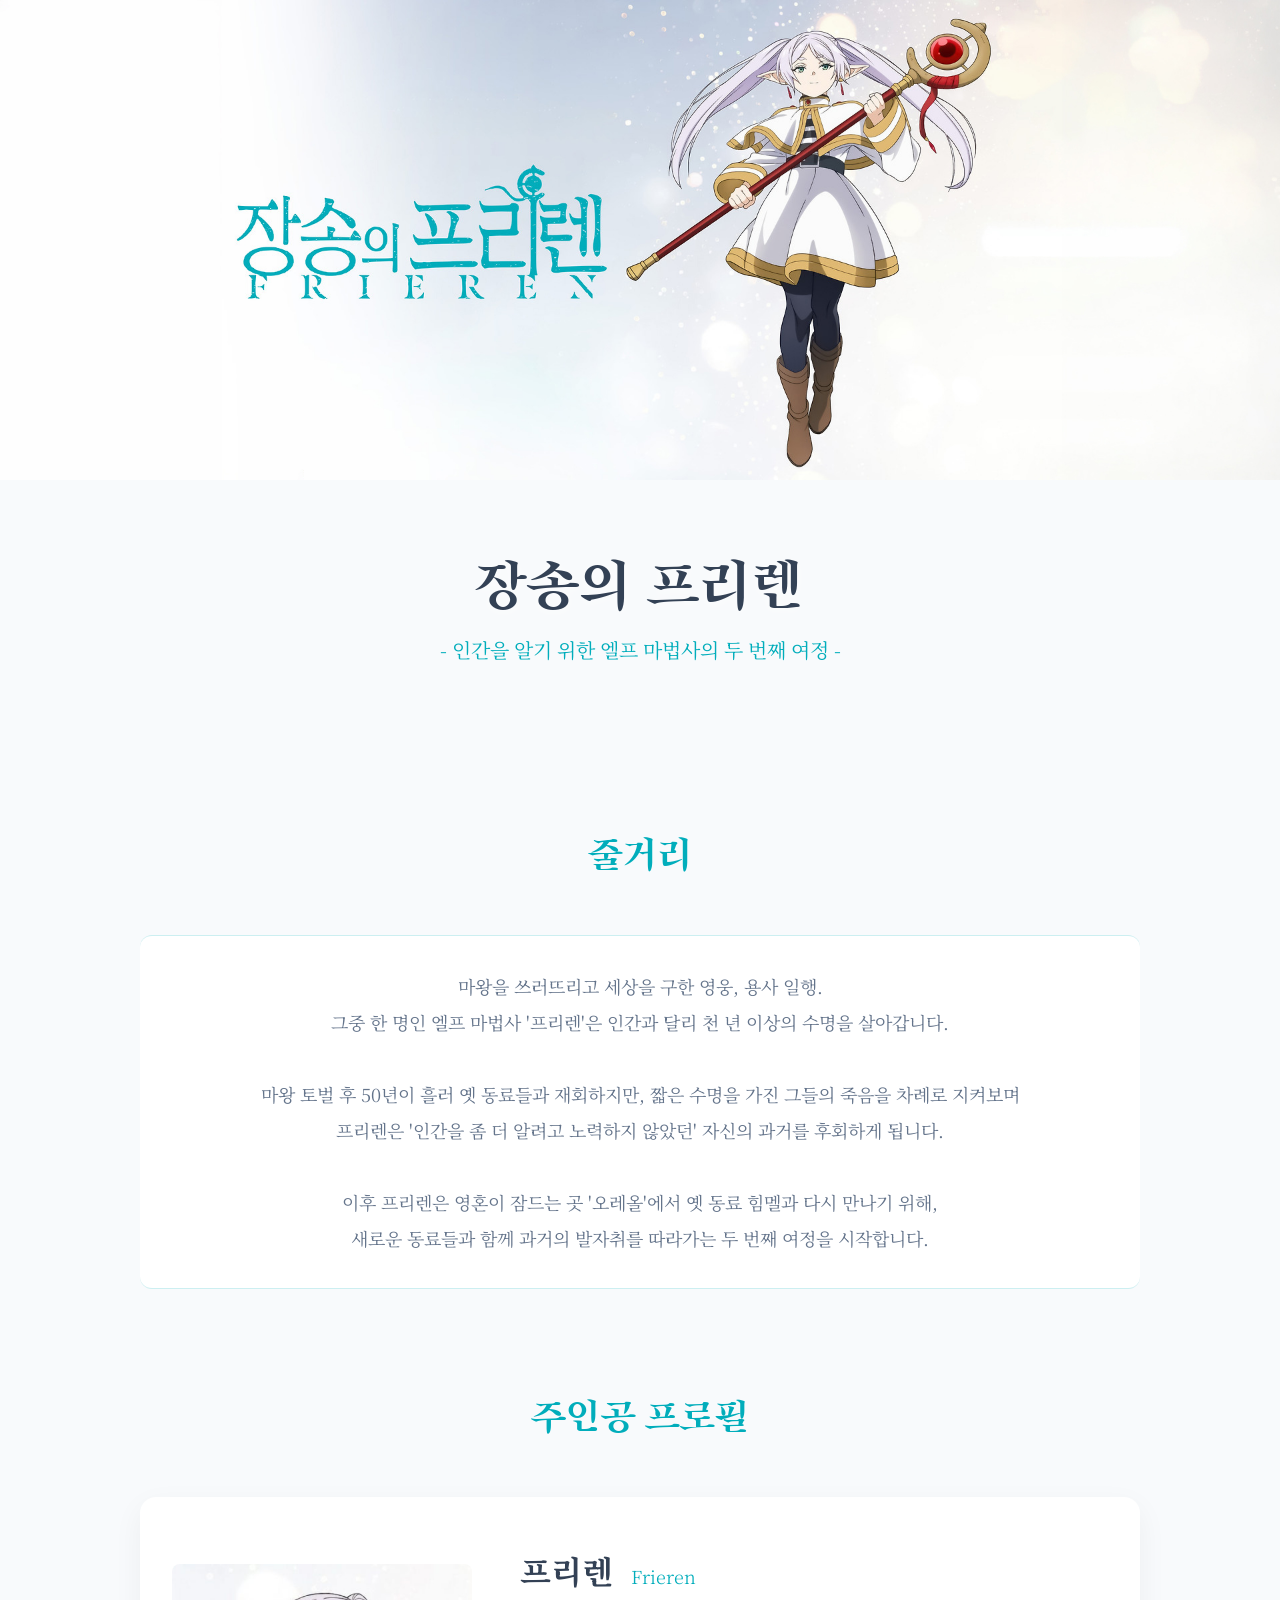
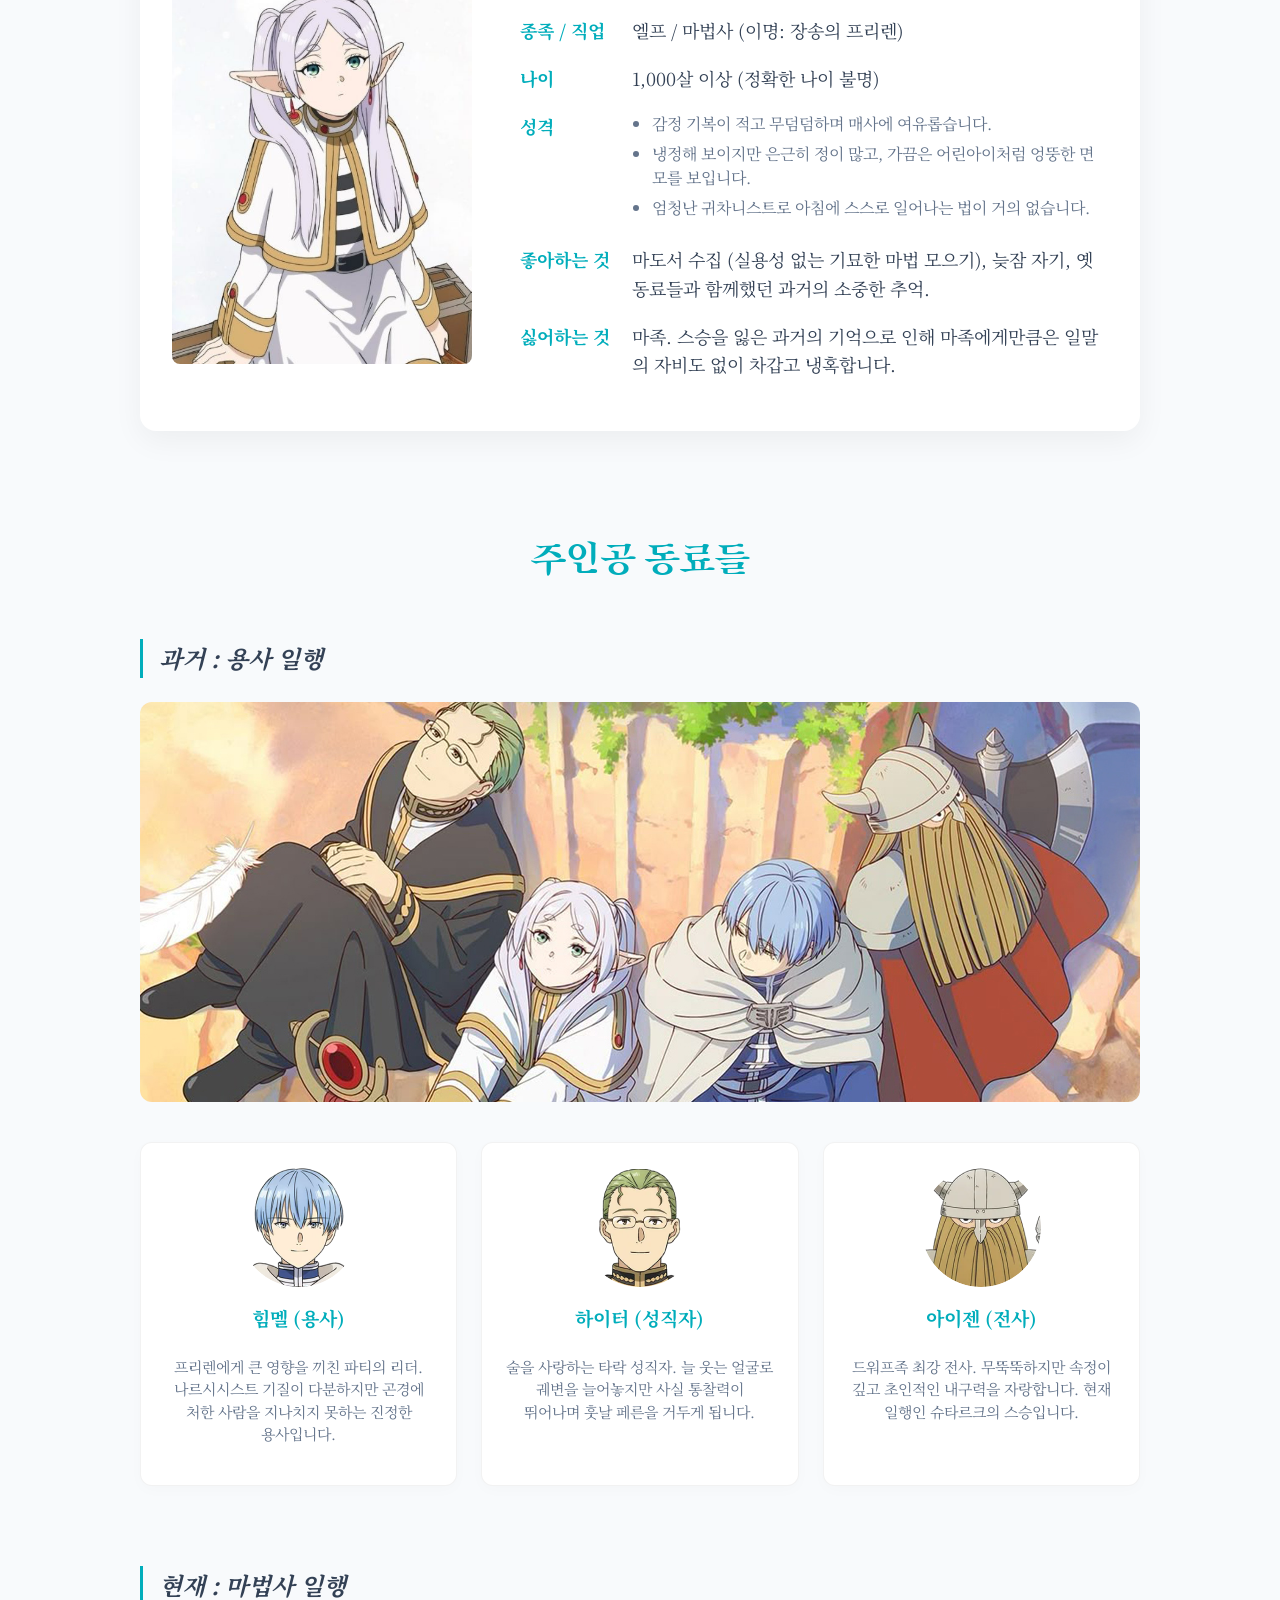
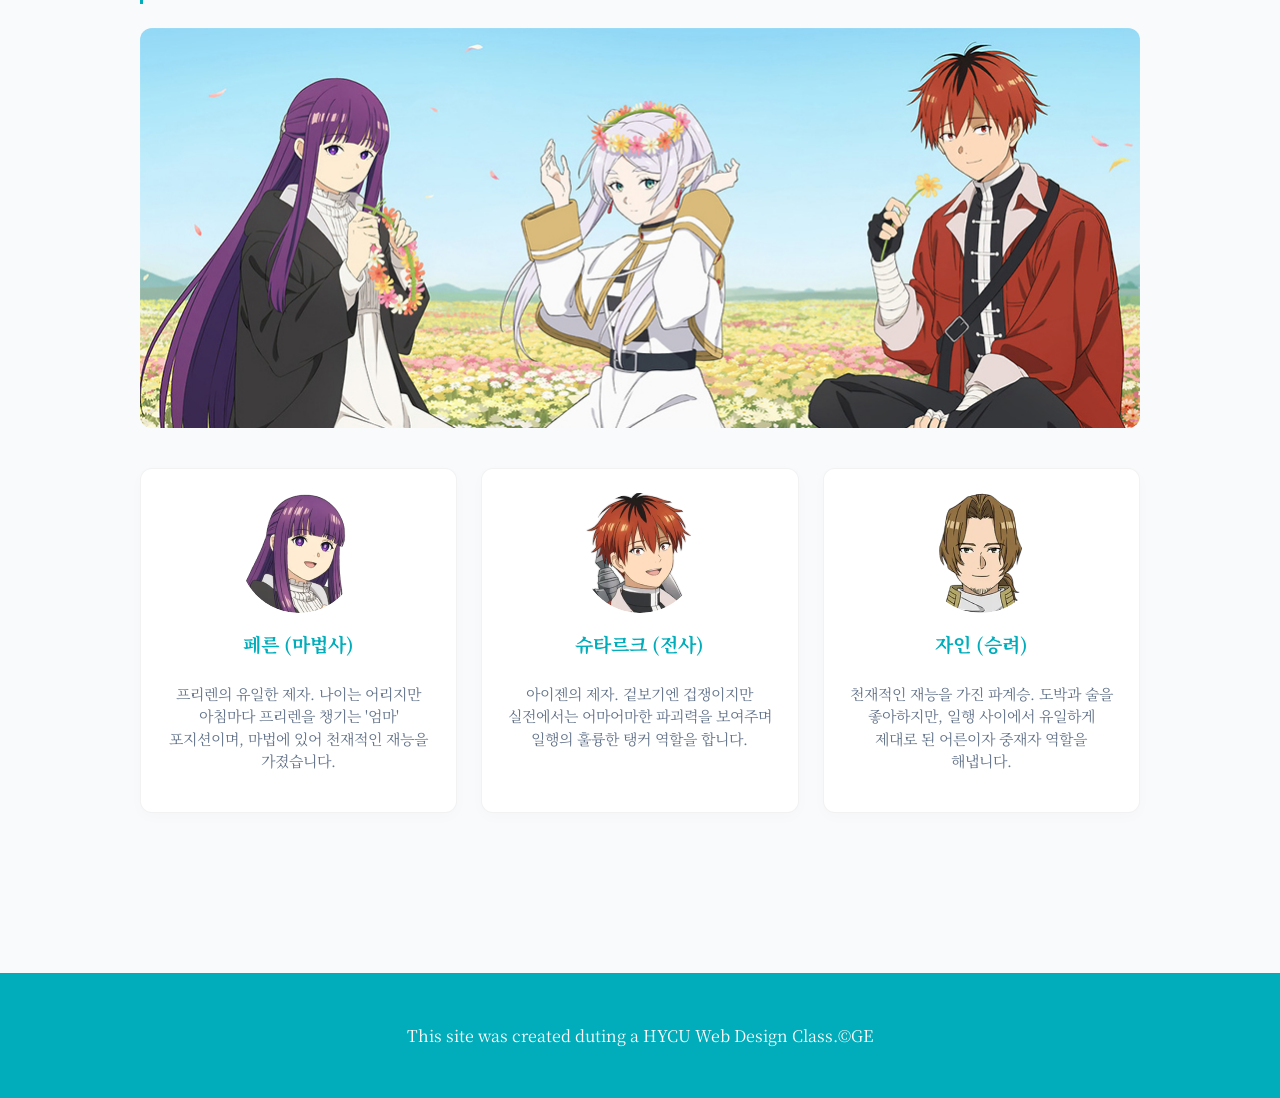
==== class6_hero/index.html @ cb07f587 "캐릭터 사이트 추가" ====
<!DOCTYPE html>
<html>
    <head>
        <meta charset="utf-8">
        <title>장송의 프리렌</title>
        <link rel="preconnect" href="https://fonts.googleapis.com">
        <link rel="preconnect" href="https://fonts.gstatic.com" crossorigin>
        <link href="https://fonts.googleapis.com/css2?family=Noto+Serif+KR:wght@200..900&family=Song+Myung&display=swap" rel="stylesheet">
        <link href="hero_style.css" rel="stylesheet" type="text/css">
    </head>

    <body>
        <!-- header elements -->
        <header>
            <img src="hero.jpg"> <!--주인공 사진-->
            <h1>장송의 프리렌</h1>
            <p>- 인간을 알기 위한 엘프 마법사의 두 번째 여정 -</p>
        </header>

        <!-- main elements -->
        <main>
            <!-- 줄거리 -->
            <section id="synopsis">
                <h2 class="section-title">줄거리</h2>
                <p class="synopsis-content">
                마왕을 쓰러뜨리고 세상을 구한 영웅, 용사 일행.<br>
                그중 한 명인 엘프 마법사 '프리렌'은 인간과 달리 천 년 이상의 수명을 살아갑니다.<br><br>
                마왕 토벌 후 50년이 흘러 옛 동료들과 재회하지만, 짧은 수명을 가진 그들의 죽음을 차례로 지켜보며<br>
                프리렌은 '인간을 좀 더 알려고 노력하지 않았던' 자신의 과거를 후회하게 됩니다.<br><br>
                이후 프리렌은 영혼이 잠드는 곳 '오레올'에서 옛 동료 힘멜과 다시 만나기 위해,<br>
                새로운 동료들과 함께 과거의 발자취를 따라가는 두 번째 여정을 시작합니다.
                </p>
            </section>

            <!-- 주인공 프로필 -->
            <section id="profile">
                <h2 class="section-title">주인공 프로필</h2>
                <div class="profile-wrapper">
                    <img src="frieren-profile.jpg"> <!--주인공 사진-->
                    <div class="profile-info">
                        <h3>프리렌 <span>Frieren</span></h3>
                        <ul class="info-list">
                            <li><strong>종족 / 직업</strong> <div>엘프 / 마법사 (이명: 장송의 프리렌)</div></li>
                            <li><strong>나이</strong> <div>1,000살 이상 (정확한 나이 불명)</div></li>
                            <li><strong>성격</strong> 
                                <ul class="sub-list">
                                    <li>감정 기복이 적고 무덤덤하며 매사에 여유롭습니다.</li>
                                    <li>냉정해 보이지만 은근히 정이 많고, 가끔은 어린아이처럼 엉뚱한 면모를 보입니다.</li>
                                    <li>엄청난 귀차니스트로 아침에 스스로 일어나는 법이 거의 없습니다.</li>
                                </ul>
                            </li>
                            <li><strong>좋아하는 것</strong> 
                                <div>마도서 수집 (실용성 없는 기묘한 마법 모으기), 늦잠 자기, 옛 동료들과 함께했던 과거의 소중한 추억.</div>
                            </li>
                            <li><strong>싫어하는 것</strong> 
                                <div>마족. 스승을 잃은 과거의 기억으로 인해 마족에게만큼은 일말의 자비도 없이 차갑고 냉혹합니다.</div>
                            </li>
                        </ul>
                    </div>
                </div>
            </section>
            
            <!-- 주인공 동료들 -->
            <section id="friends">
                <h2 class="section-title">주인공 동료들</h2>
                
                <!-- 과거: 용사 일행 -->
                <div class="party-section">
                    <h3 class="party-title">과거 : 용사 일행</h3>
                    <img src="friend-1.jpg">
                    <div class="character-row">
                        <div class="character-card">
                            <img src="Himmel.png">
                            <h4><a href="https://namu.wiki/w/%ED%9E%98%EB%A9%9C" target="_blank">힘멜 (용사)</a></h4>
                            <p>프리렌에게 큰 영향을 끼친 파티의 리더. 나르시시스트 기질이 다분하지만 곤경에 처한 사람을 지나치지 못하는 진정한 용사입니다.
                        </div>
                        
                        <div class="character-card">
                            <img src="Heiter.png">
                            <h4><a href="https://namu.wiki/w/%ED%95%98%EC%9D%B4%ED%84%B0" target="_blank">하이터 (성직자)</a></h4>
                            <p>술을 사랑하는 타락 성직자. 늘 웃는 얼굴로 궤변을 늘어놓지만 사실 통찰력이 뛰어나며 훗날 페른을 거두게 됩니다.</p>
                        </div>

                        <div class="character-card">
                            <img src="Eisen.png">
                            <h4><a href="https://namu.wiki/w/%EC%95%84%EC%9D%B4%EC%A0%A0(%EC%9E%A5%EC%86%A1%EC%9D%98%20%ED%94%84%EB%A6%AC%EB%A0%8C)" target="_blank">아이젠 (전사)</a></h4>
                            <p>드워프족 최강 전사. 무뚝뚝하지만 속정이 깊고 초인적인 내구력을 자랑합니다. 현재 일행인 슈타르크의 스승입니다.</p>
                        </div>
                    </div>
                </div>

                <!-- 현재: 마법사 일행 -->
                <div class="party-section">
                    <h3 class="party-title">현재 : 마법사 일행</h3>
                    <img src="friend-2.jpg">
                    <div class="character-row">
                        <div class="character-card">
                            <img src="Fern.png">
                            <h4><a href="https://namu.wiki/w/%ED%8E%98%EB%A5%B8" target="_blank">페른 (마법사)</a></h4>
                            <p>프리렌의 유일한 제자. 나이는 어리지만 아침마다 프리렌을 챙기는 '엄마' 포지션이며, 마법에 있어 천재적인 재능을 가졌습니다.</p>
                        </div>
                        
                        <div class="character-card">
                            <img src="Stark.png">
                            <h4><a href="https://namu.wiki/w/%EC%8A%88%ED%83%80%EB%A5%B4%ED%81%AC"  target="_blank">슈타르크 (전사)</a></h4>
                            <p>아이젠의 제자. 겉보기엔 겁쟁이지만 실전에서는 어마어마한 파괴력을 보여주며 일행의 훌륭한 탱커 역할을 합니다.</p>
                        </div>

                        <div class="character-card">
                            <img src="Sein.png">
                            <h4><a href="https://namu.wiki/w/%EC%9E%90%EC%9D%B8(%EC%9E%A5%EC%86%A1%EC%9D%98%20%ED%94%84%EB%A6%AC%EB%A0%8C)" target="_blank">자인 (승려)</a></h4>
                            <p>천재적인 재능을 가진 파계승. 도박과 술을 좋아하지만, 일행 사이에서 유일하게 제대로 된 어른이자 중재자 역할을 해냅니다.</p>
                        </div>
                    </div>
                </div>

            </section>
        </main>

        <!--footer elements -->
        <footer>
            <p>This site was created duting a <a href="https://hycu.ac.kr">HYCU Web Design Class.</a>&copy;GE</p>
        </footer>
    </body>
</html>
---- class6_hero/hero_style.css ----
.song-myung-regular {
  font-family: "Song Myung", serif;
  font-weight: 400;
  font-style: normal;
}

body {
    font-family: "Noto Serif KR", serif;
    font-size: 20px;
    background-color: #f8fafc;
    margin: 0;
    color: #334155;
    line-height: 1.6;
}

 /* Header */
header {
    width: 100%;
    background-color: #f8fafc;
    text-align: center;
    margin-bottom: 60px;
}

header img {
    width: 100%;
    max-width: 1920px;
    /* border-radius: 200px;
    border: 20px solid #fff; */
}

header h1 {
    font-family: "Song Myung", serif;
    font-weight: 400;
    font-style: normal;
    font-size: 60px;
    color: #334155;
    margin: 50px 0px 0px 0px;
    text-shadow: 0 2px 10px rgba(255, 255, 255, 0.8);
}

header p {
    font-size: 20px;
    color: #01ADBB;
    font-weight: 400;
    margin: 0px;
}

main h1,h2 {
    font-family: "Song Myung", serif;
    font-weight: 400;
    font-style: normal;
}

main {
    max-width: 1000px;
    margin: 0 auto;
    padding: 64px 32px;
}

main img {
    max-width: 100%;
}

section {
    margin-bottom: 96px;
}

.section-title {
    font-family: "Song Myung", serif;
    font-weight: 400;
    font-style: normal;
    font-size: 40px;
    text-align: center;
    color: #01ADBB;
    margin-bottom: 48px;
    position: relative;
}


/* Section 1: Synopsis */
.synopsis-content {
    text-align: center;
    font-size: 18px;
    line-height: 2;
    color: #64748b;
    padding: 32px;
    background: #fff;
    border-radius: 12px;
    border-top: 1px solid rgba(1, 173, 187, 0.2);
    border-bottom: 1px solid rgba(1, 173, 187, 0.2);
}


 /* Section 2: Profile */
.profile-wrapper {
    display: flex;
    gap: 48px;
    align-items: center;
    background: #fff;
    padding: 32px;
    border-radius: 16px;
    box-shadow: 0 10px 30px rgba(0,0,0,0.05);
}

.profile-wrapper img {
    width: 300px;
    height: 400px;
    border-radius: 8px;
    flex-shrink: 0;
    object-fit: cover;
}

.profile-info h3 {
    font-size: 32px;
    margin: 16px 0px 16px 0px;
    color: #334155;
}

.profile-info h3 span {
    font-size: 18px;
    color: #01ADBB;
    font-weight: 300;
    margin-left: 10px;
}

.info-list {
    list-style: none;
    padding: 0px;
    color: #334155;
}

.info-list > li {
    display: flex;
    margin-bottom: 19px;
    font-size: 18px;
}

.info-list strong {
    color: #01ADBB;
    display: inline-block;
    width: 100px;
    padding-right: 12px;
    flex-shrink: 0;
}

.sub-list {
    list-style-type: disc;
    padding-left: 20px;
    margin: 0;
}

.sub-list li {
    margin-bottom: 6px;
    font-size: 16px;
    color: #64748b;
    line-height: 1.5;
}

/* Section 3: 동료들 */
.party-section {
    margin-bottom: 80px;
}

.party-section:last-child {
    margin-bottom: 0;
}

.party-title {
    font-size: 24px;
    font-style: italic;
    margin-bottom: 24px;
    color: #334155;
    border-left: 3px solid #01ADBB;
    padding-left: 16px;
}

.party-section img {
    width: 100%;
    height: 400px;
    border-radius: 12px;
    margin-bottom: 32px;
}

.character-row {
    display: grid;
    grid-template-columns: repeat(3, 1fr);
    gap: 24px;
}

.character-card {
    display: flex;
    flex-direction: column;
    align-items: center;
    text-align: center;
    padding: 24px;
    background-color: #fff;
    border-radius: 12px;
    border: 1px solid rgba(0, 0, 0, 0.05);
    box-shadow: 0 4px 15px rgba(0, 0, 0, 0.02);
}

.character-card img {
    width: 120px;
    height: 120px;
    border-radius: 50%;
    margin-bottom: 16px;
    flex-shrink: 0;
}

.character-card h4 {
    font-size: 19px;
    color: #01ADBB;
    margin: 0px 0px 8px 0px;
}

.character-card p {
    font-size: 15px;
    color: #64748b;
    line-height: 1.5;
    word-break: keep-all;
}

a {
    color: #01ADBB;
    text-decoration: none;
}

a:hover {
    color: #fff;
    background-color: #01ADBB;
}

footer {
    font-size: 16px;
    background-color: #01ADBB;
    text-align: center;
    color: #fff;
    padding: 50px;
}

footer a {
    color: #fff;
}

footer p {
    margin: 0px;
}

footer a:hover {
    opacity: 0.5;
    background-color: transparent;
}

p.caption {
    color: #01ADBB;
    font-style: italic;
    margin: 0px;
}
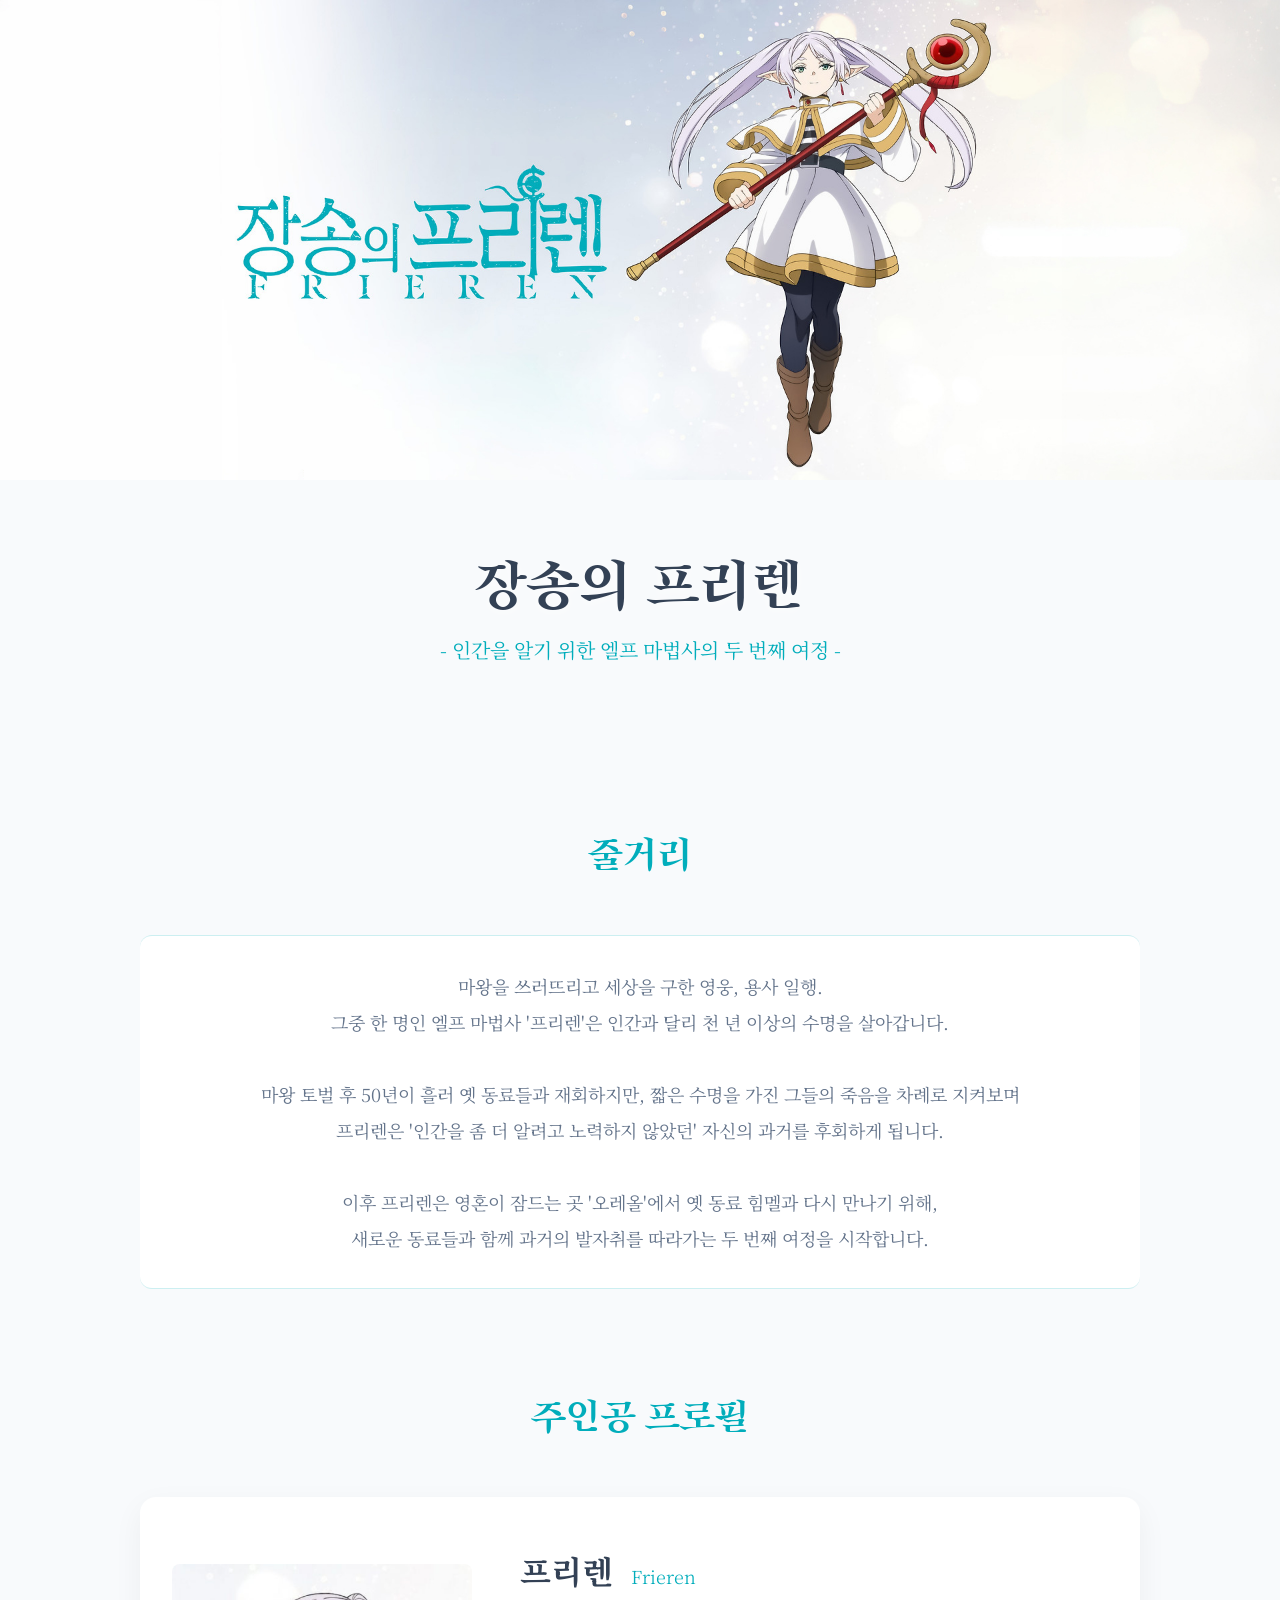
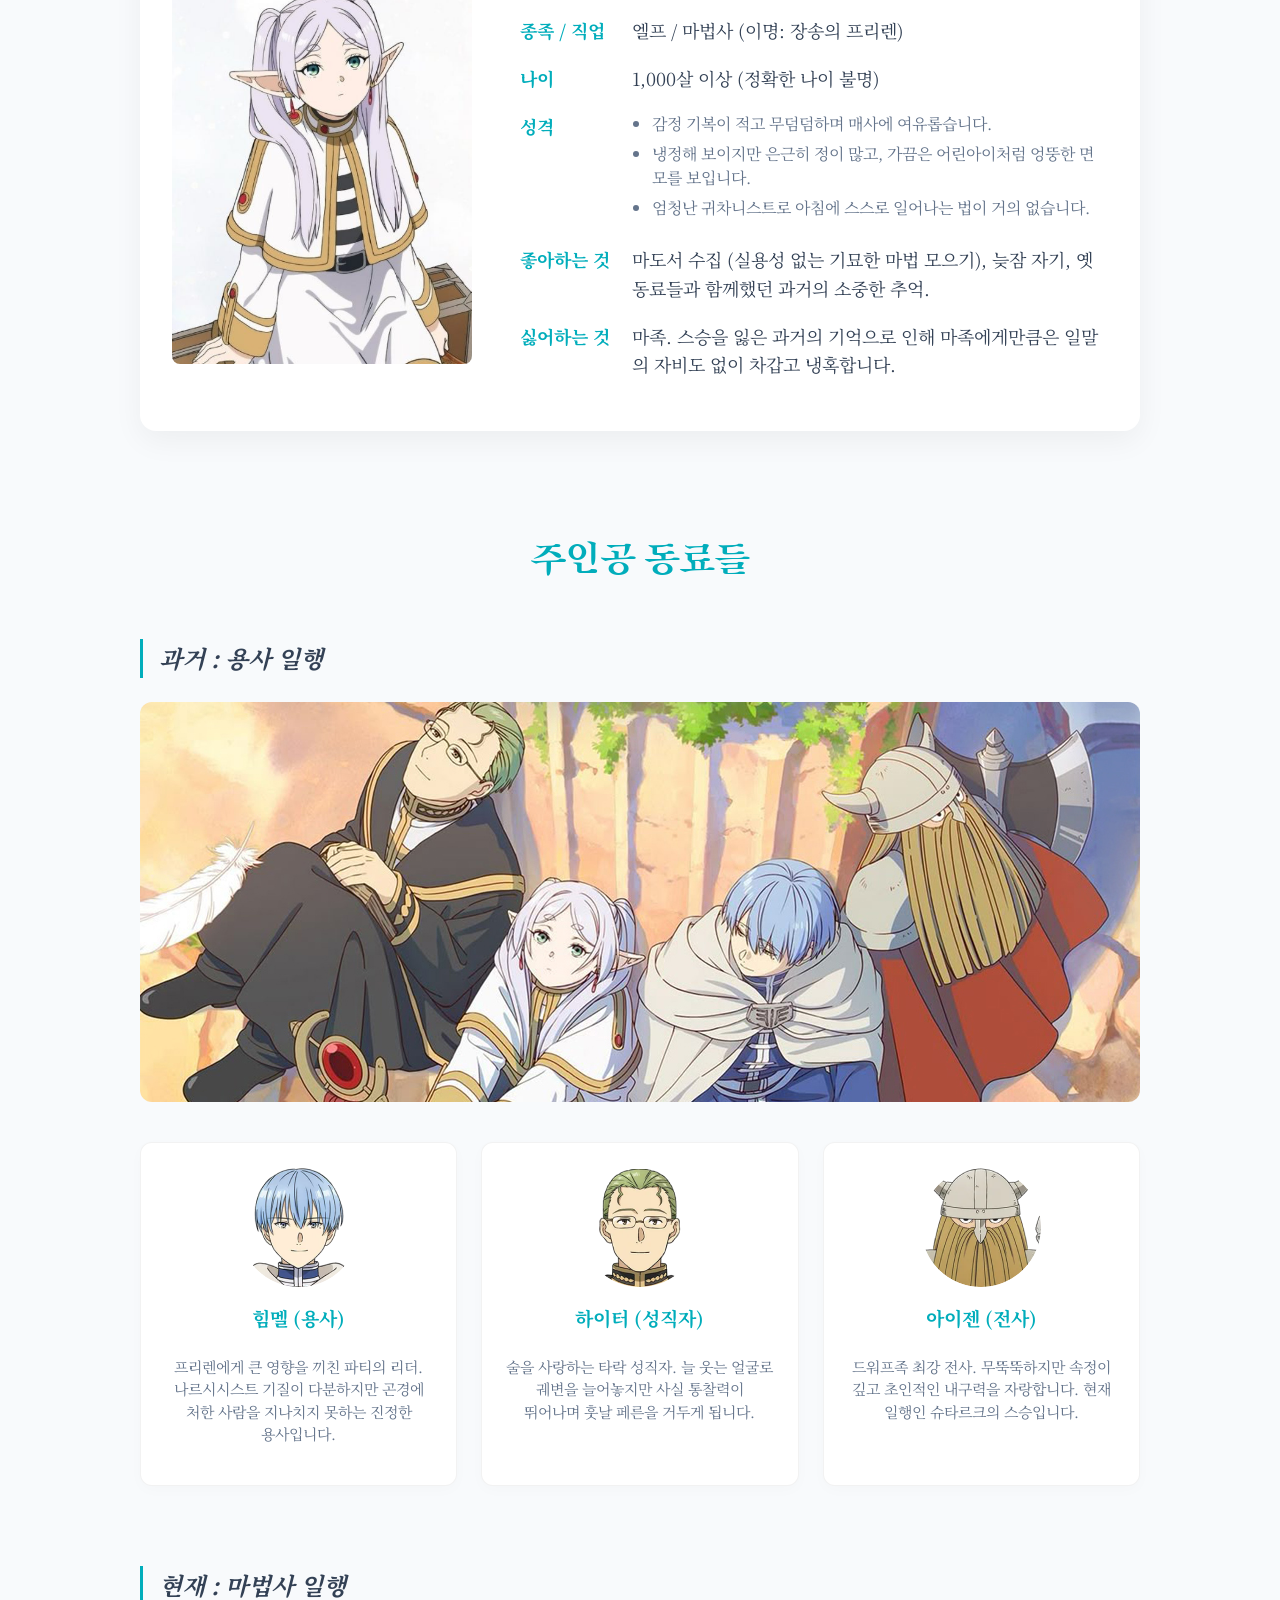
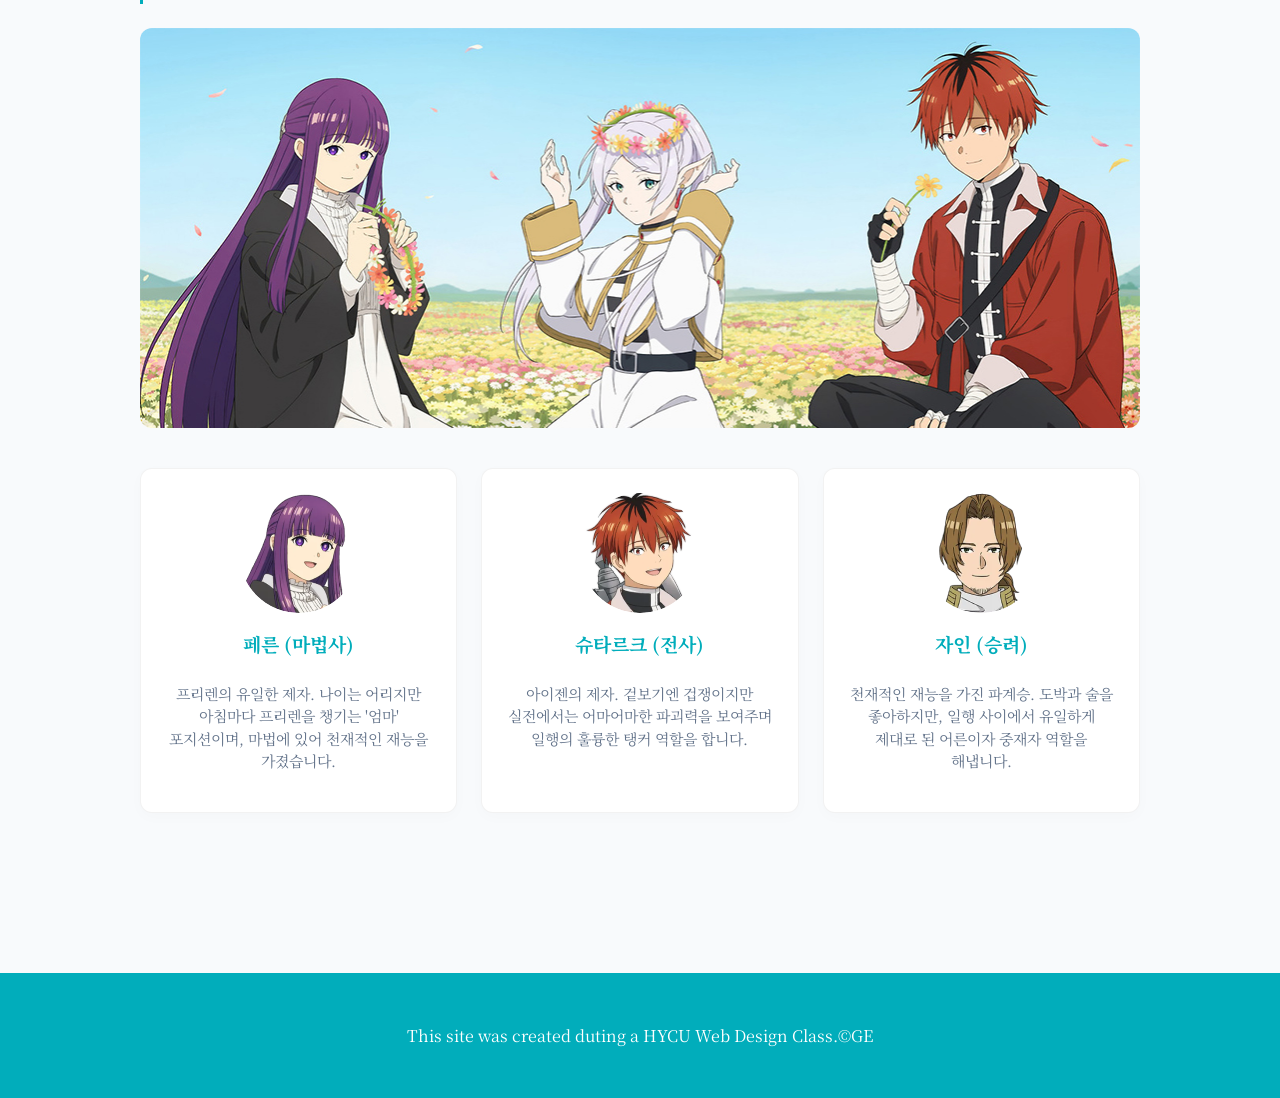
==== commit 468fd810: "디테일 수정" ====
--- a/class6_hero/index.html
+++ b/class6_hero/index.html
@@ -72,7 +72,7 @@
                         <div class="character-card">
                             <img src="Himmel.png">
                             <h4><a href="https://namu.wiki/w/%ED%9E%98%EB%A9%9C" target="_blank">힘멜 (용사)</a></h4>
-                            <p>프리렌에게 큰 영향을 끼친 파티의 리더. 나르시시스트 기질이 다분하지만 곤경에 처한 사람을 지나치지 못하는 진정한 용사입니다.
+                            <p>프리렌에게 큰 영향을 끼친 파티의 리더. 나르시시스트 기질이 다분하지만 곤경에 처한 사람을 지나치지 못하는 진정한 용사입니다.</p>
                         </div>
                         
                         <div class="character-card">
--- a/class6_hero/hero_style.css
+++ b/class6_hero/hero_style.css
@@ -179,6 +179,7 @@
     height: 400px;
     border-radius: 12px;
     margin-bottom: 32px;
+    object-fit: cover;
 }
 
 .character-row {
@@ -205,6 +206,7 @@
     border-radius: 50%;
     margin-bottom: 16px;
     flex-shrink: 0;
+    object-fit: cover;
 }
 
 .character-card h4 {
@@ -223,6 +225,7 @@
 a {
     color: #01ADBB;
     text-decoration: none;
+    transition: all 0.3s ease;
 }
 
 a:hover {
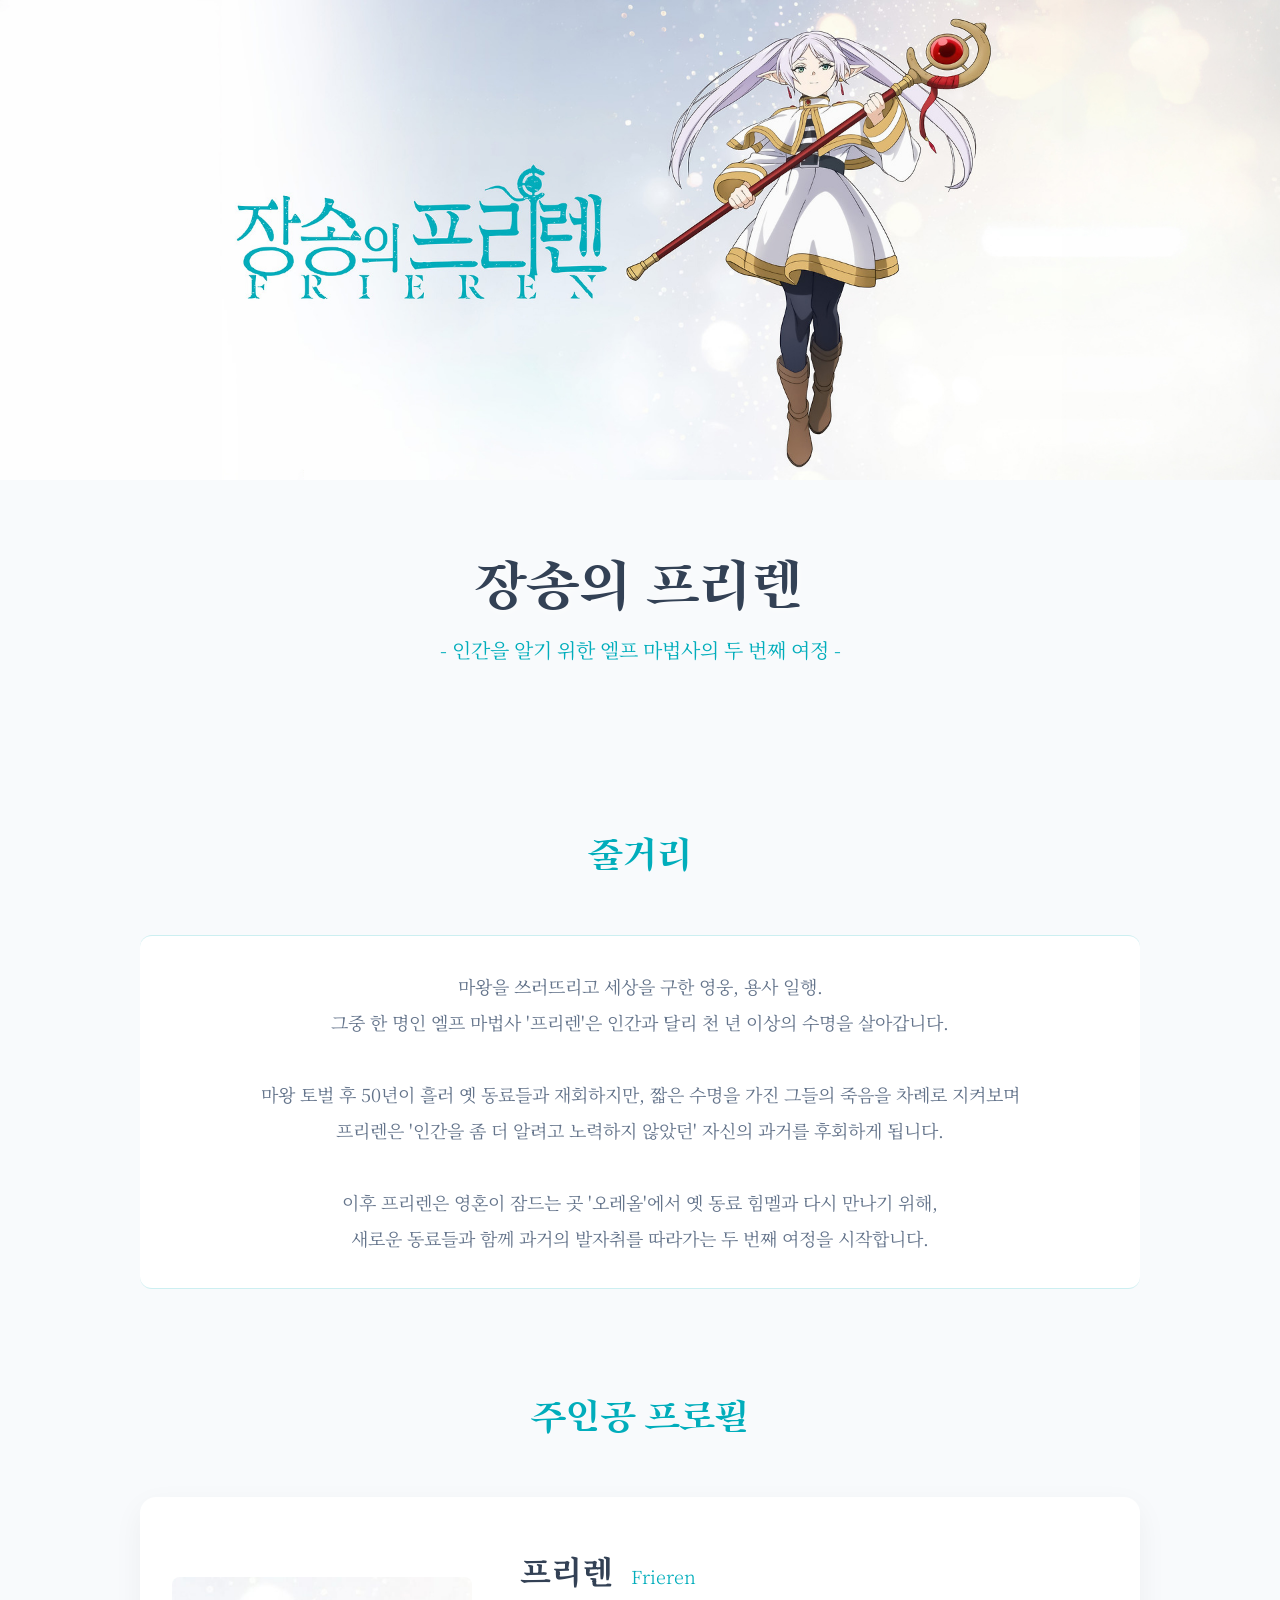
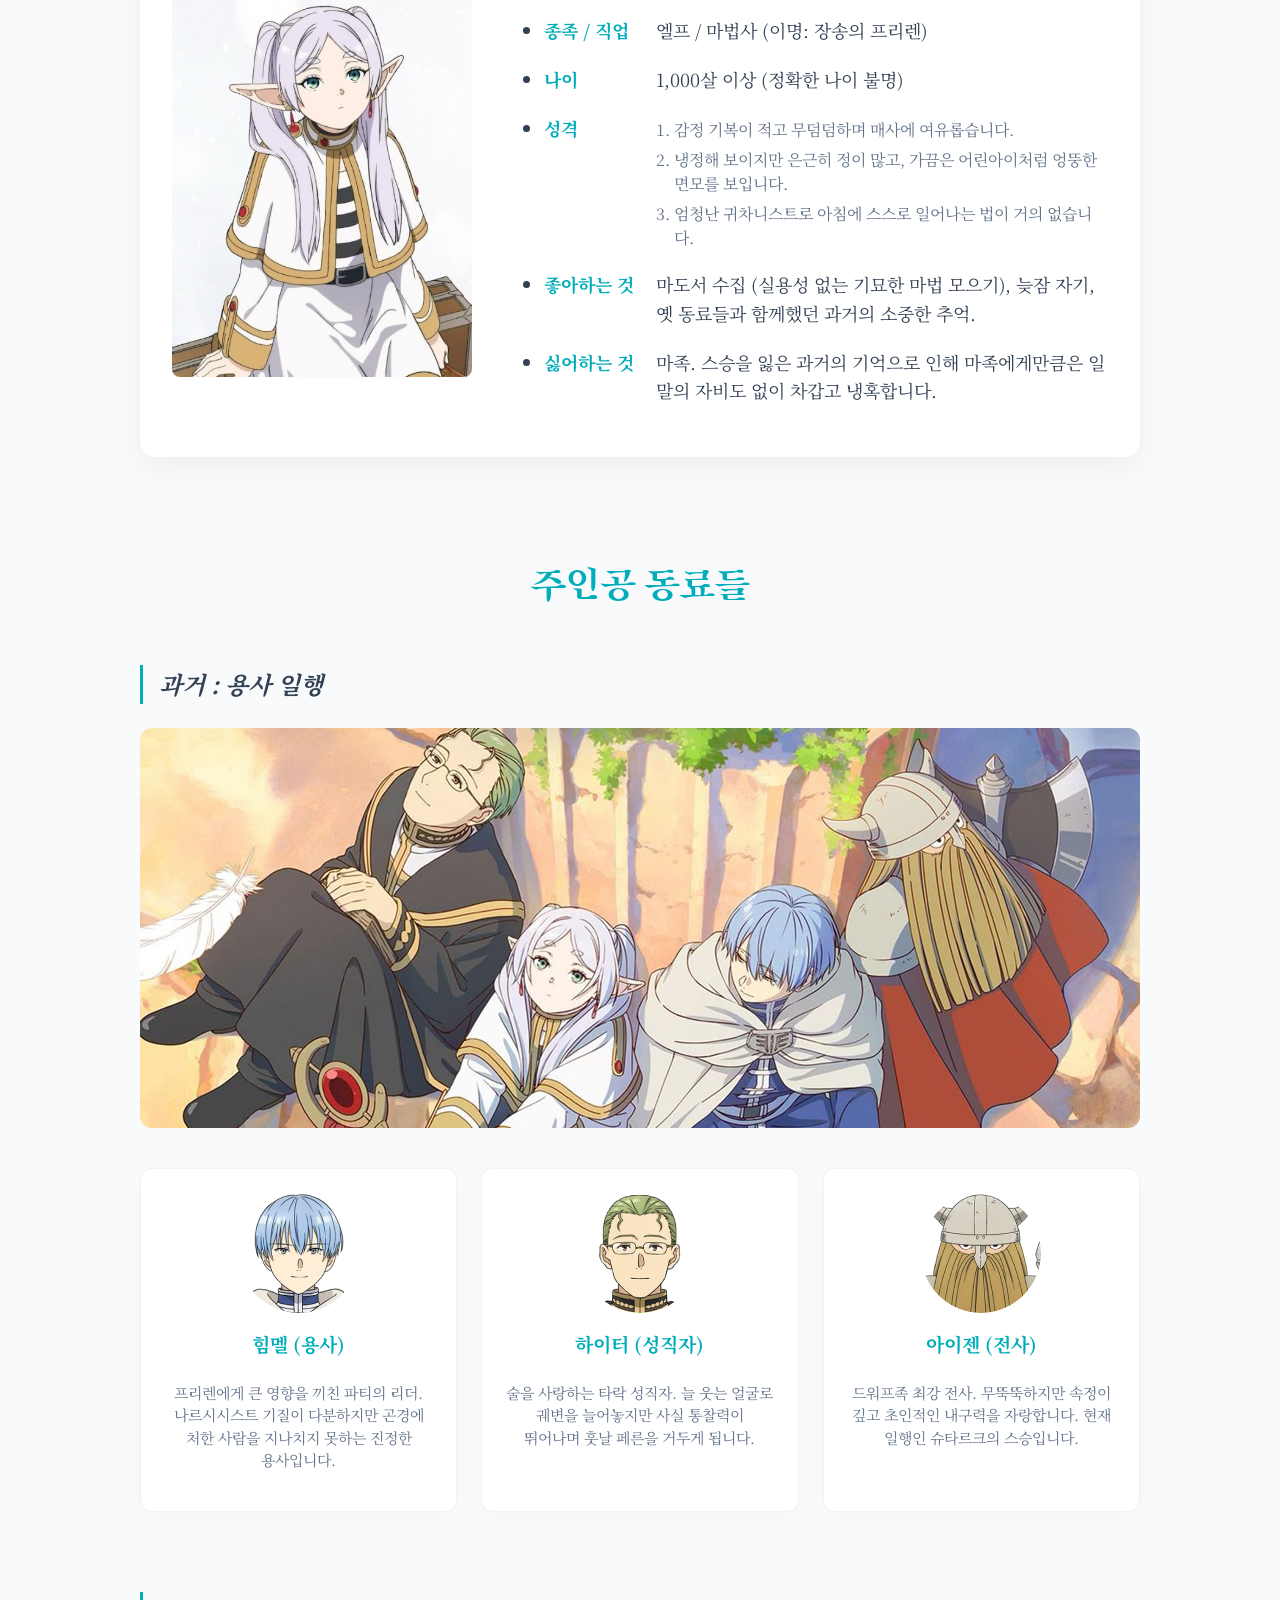
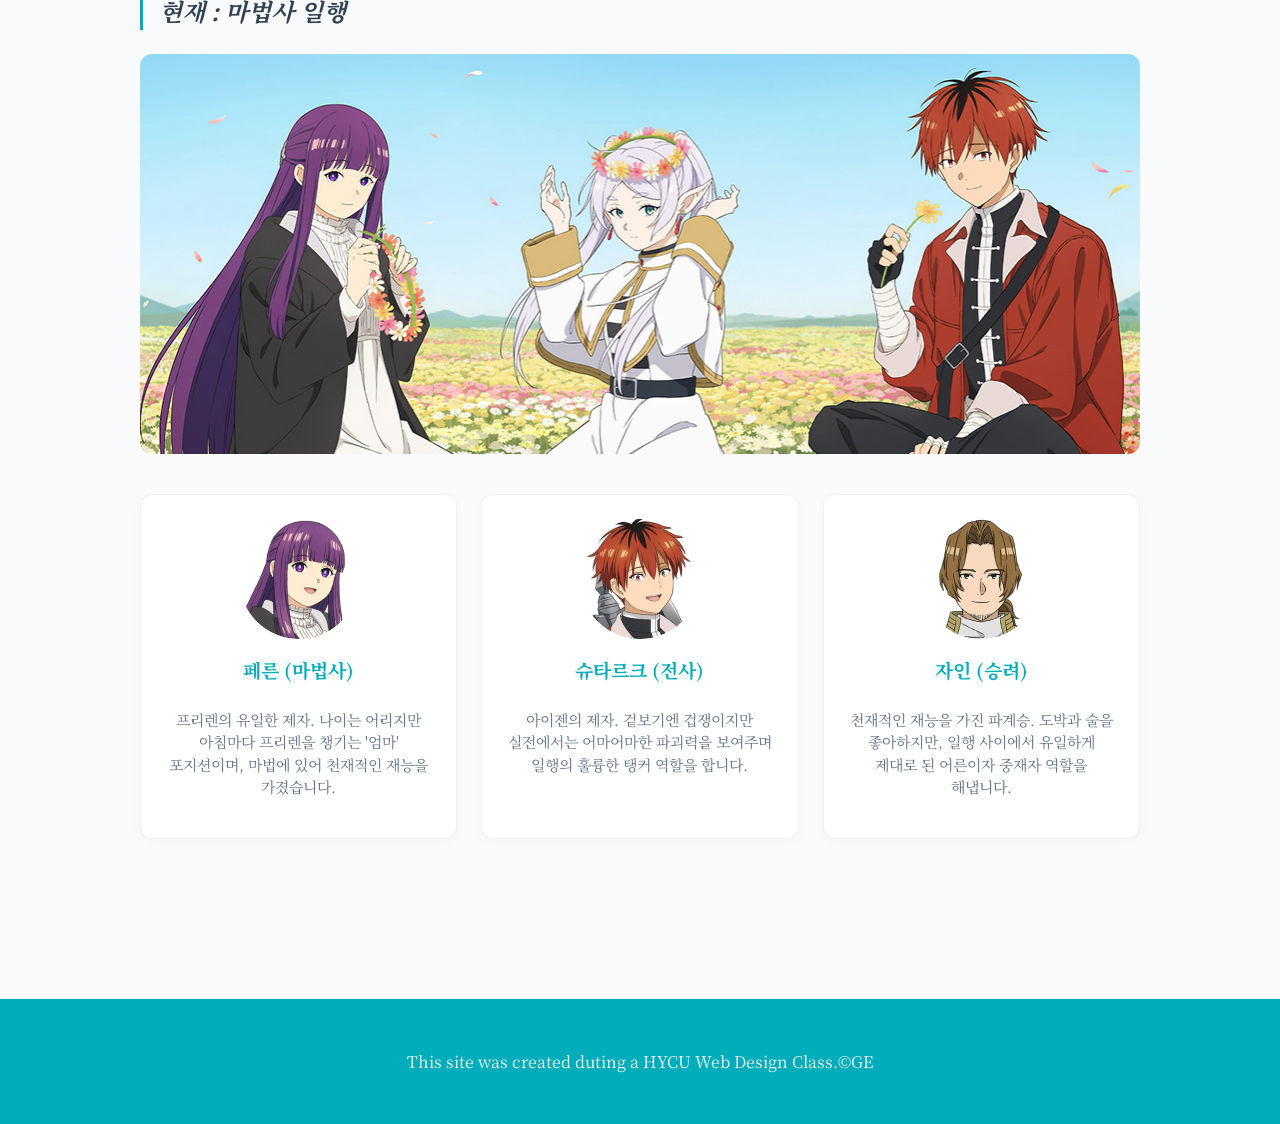
==== commit 72a45cfb: "list 수정" ====
--- a/class6_hero/index.html
+++ b/class6_hero/index.html
@@ -43,11 +43,11 @@
                             <li><strong>종족 / 직업</strong> <div>엘프 / 마법사 (이명: 장송의 프리렌)</div></li>
                             <li><strong>나이</strong> <div>1,000살 이상 (정확한 나이 불명)</div></li>
                             <li><strong>성격</strong> 
-                                <ul class="sub-list">
+                                <ol class="sub-list">
                                     <li>감정 기복이 적고 무덤덤하며 매사에 여유롭습니다.</li>
                                     <li>냉정해 보이지만 은근히 정이 많고, 가끔은 어린아이처럼 엉뚱한 면모를 보입니다.</li>
                                     <li>엄청난 귀차니스트로 아침에 스스로 일어나는 법이 거의 없습니다.</li>
-                                </ul>
+                                </ol>
                             </li>
                             <li><strong>좋아하는 것</strong> 
                                 <div>마도서 수집 (실용성 없는 기묘한 마법 모으기), 늦잠 자기, 옛 동료들과 함께했던 과거의 소중한 추억.</div>
@@ -66,7 +66,7 @@
                 
                 <!-- 과거: 용사 일행 -->
                 <div class="party-section">
-                    <h3 class="party-title">과거 : 용사 일행</h3>
+                    <p class="caption">과거 : 용사 일행</p>
                     <img src="friend-1.jpg">
                     <div class="character-row">
                         <div class="character-card">
@@ -91,7 +91,7 @@
 
                 <!-- 현재: 마법사 일행 -->
                 <div class="party-section">
-                    <h3 class="party-title">현재 : 마법사 일행</h3>
+                    <p class="caption">현재 : 마법사 일행</p>
                     <img src="friend-2.jpg">
                     <div class="character-row">
                         <div class="character-card">
--- a/class6_hero/hero_style.css
+++ b/class6_hero/hero_style.css
@@ -124,28 +124,29 @@
 }
 
 .info-list {
-    list-style: none;
-    padding: 0px;
+    list-style: disc;
+    padding-left: 24px;
     color: #334155;
 }
 
 .info-list > li {
-    display: flex;
-    margin-bottom: 19px;
+    margin-bottom: 20px;
     font-size: 18px;
 }
 
 .info-list strong {
-    color: #01ADBB;
-    display: inline-block;
+    float: left;
     width: 100px;
+    color: #01ADBB;
     padding-right: 12px;
-    flex-shrink: 0;
+}
+
+.info-list > li > div {
+    margin-left: 112px;
 }
 
 .sub-list {
-    list-style-type: disc;
-    padding-left: 20px;
+    padding-left: 130px;
     margin: 0;
 }
 
@@ -165,9 +166,10 @@
     margin-bottom: 0;
 }
 
-.party-title {
+p.caption {
     font-size: 24px;
     font-style: italic;
+    font-weight: bold;
     margin-bottom: 24px;
     color: #334155;
     border-left: 3px solid #01ADBB;
@@ -252,10 +254,4 @@
 footer a:hover {
     opacity: 0.5;
     background-color: transparent;
-}
-
-p.caption {
-    color: #01ADBB;
-    font-style: italic;
-    margin: 0px;
 }
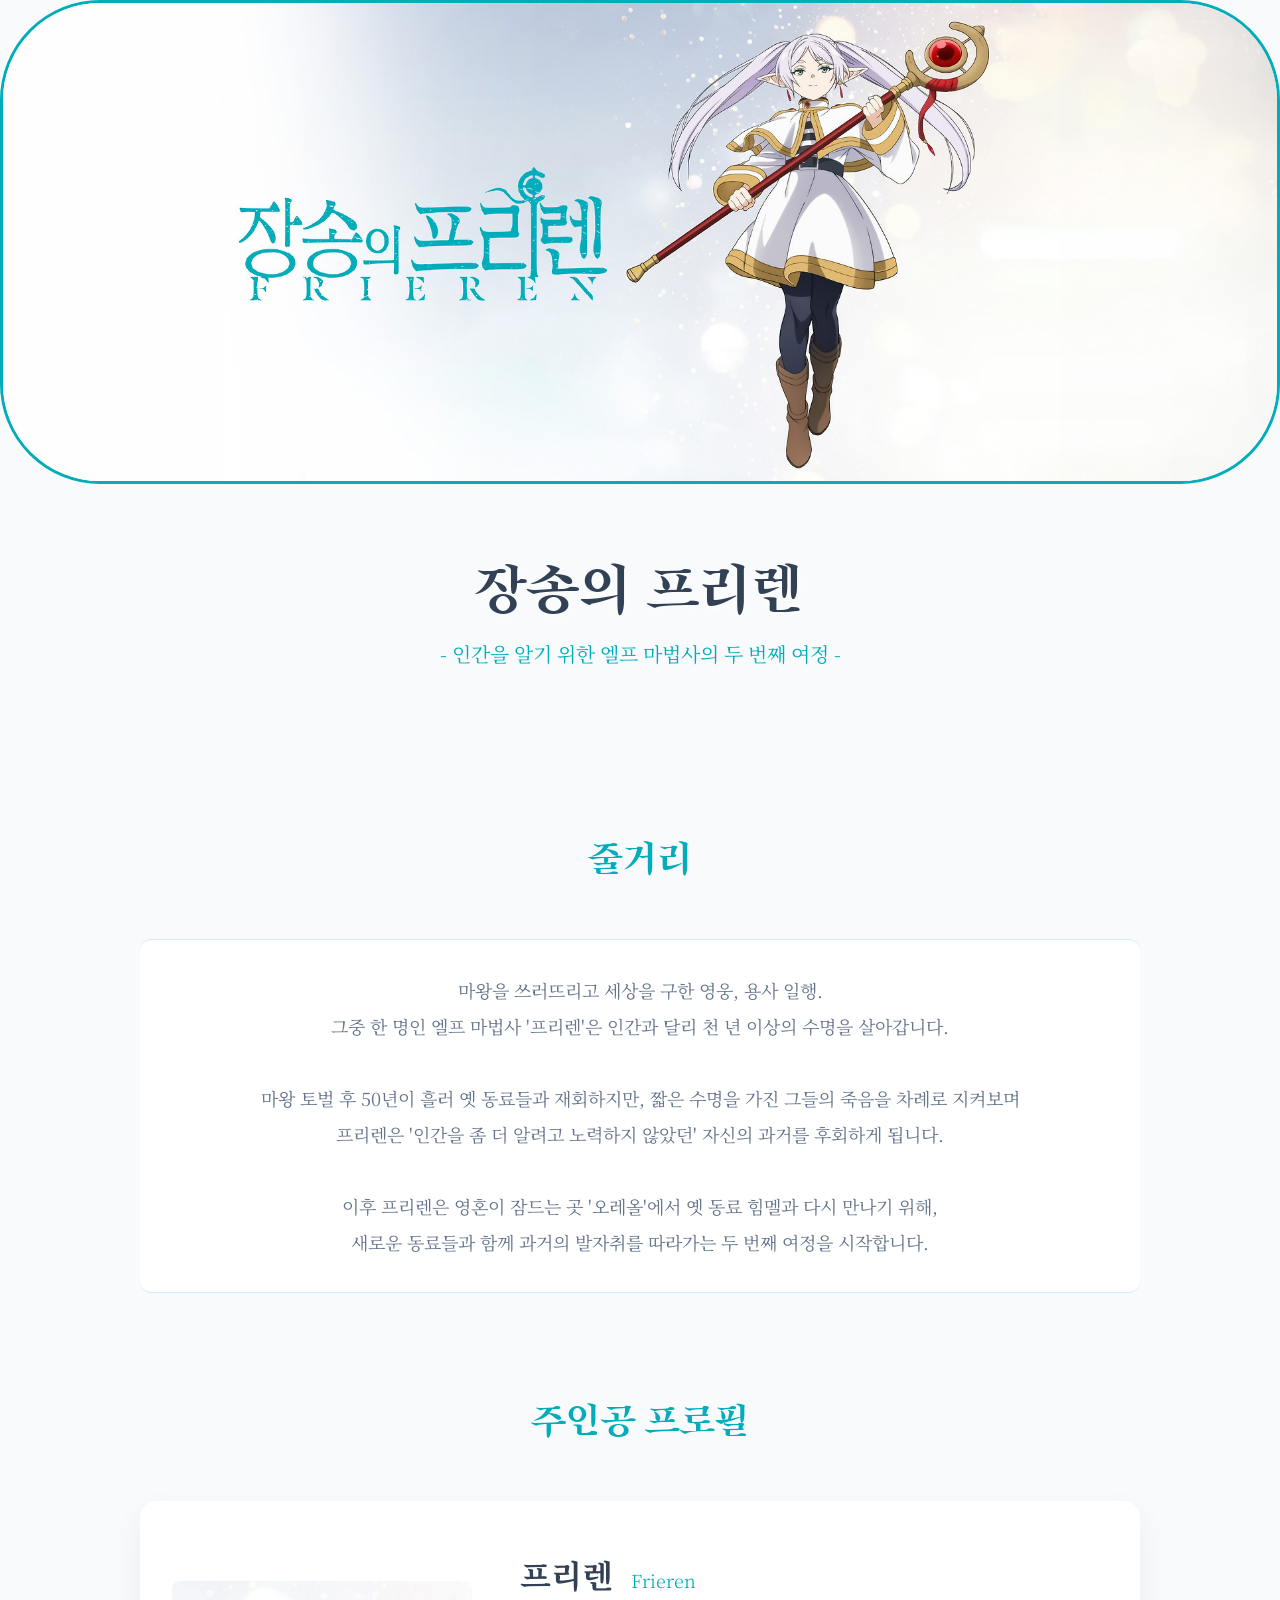
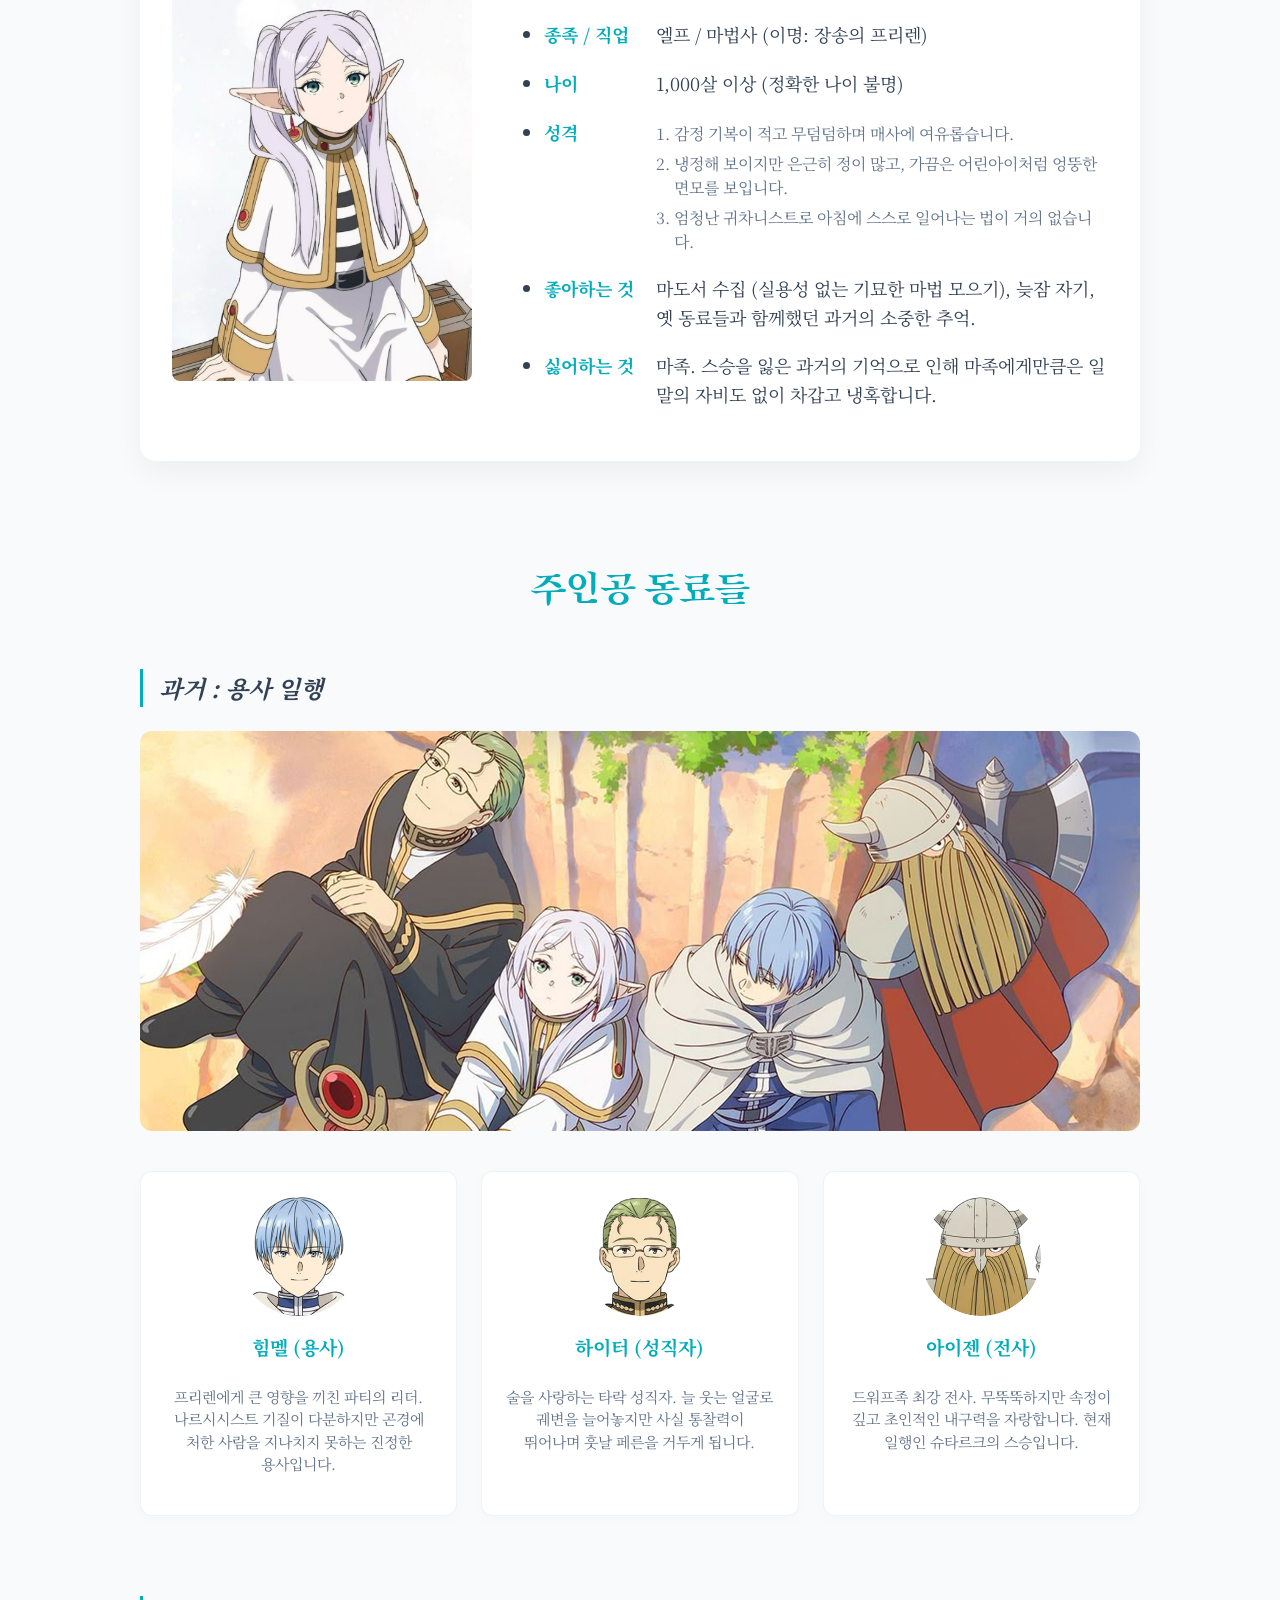
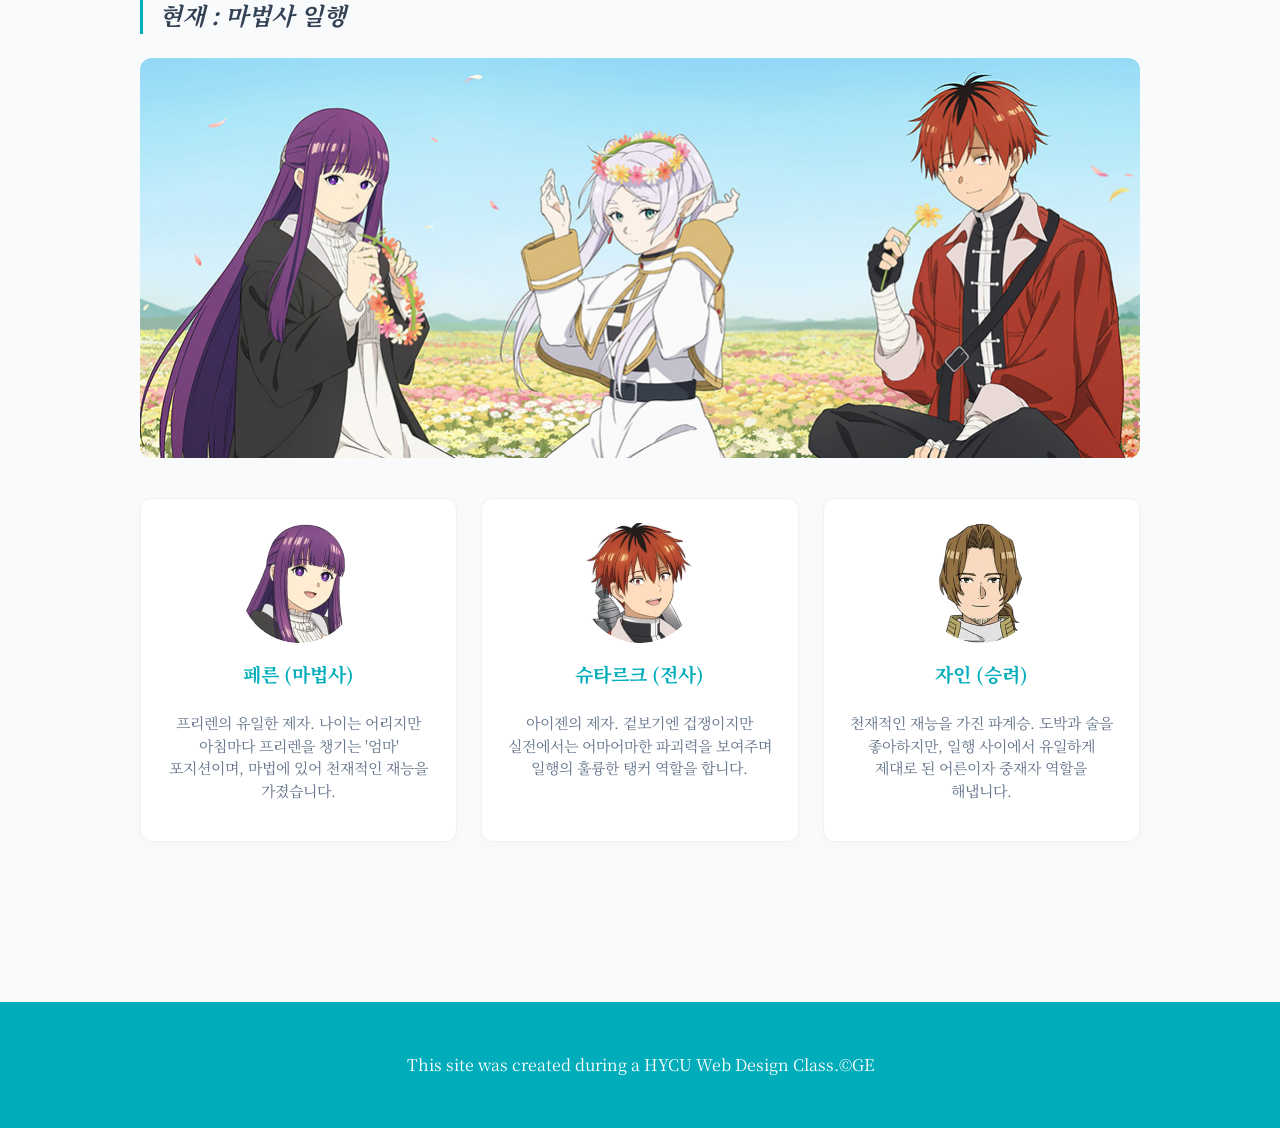
==== commit e4856e00: "찐최종" ====
--- a/class6_hero/index.html
+++ b/class6_hero/index.html
@@ -119,7 +119,7 @@
 
         <!--footer elements -->
         <footer>
-            <p>This site was created duting a <a href="https://hycu.ac.kr">HYCU Web Design Class.</a>&copy;GE</p>
+            <p>This site was created during a <a href="https://hycu.ac.kr">HYCU Web Design Class.</a>&copy;GE</p>
         </footer>
     </body>
 </html>
--- a/class6_hero/hero_style.css
+++ b/class6_hero/hero_style.css
@@ -24,8 +24,9 @@
 header img {
     width: 100%;
     max-width: 1920px;
-    /* border-radius: 200px;
-    border: 20px solid #fff; */
+    border-radius: 100px;
+    box-sizing: border-box;
+    border: 3px solid #01ADBB;
 }
 
 header h1 {
@@ -236,6 +237,7 @@
 }
 
 footer {
+    font-family: "Noto Serif KR", serif;
     font-size: 16px;
     background-color: #01ADBB;
     text-align: center;
